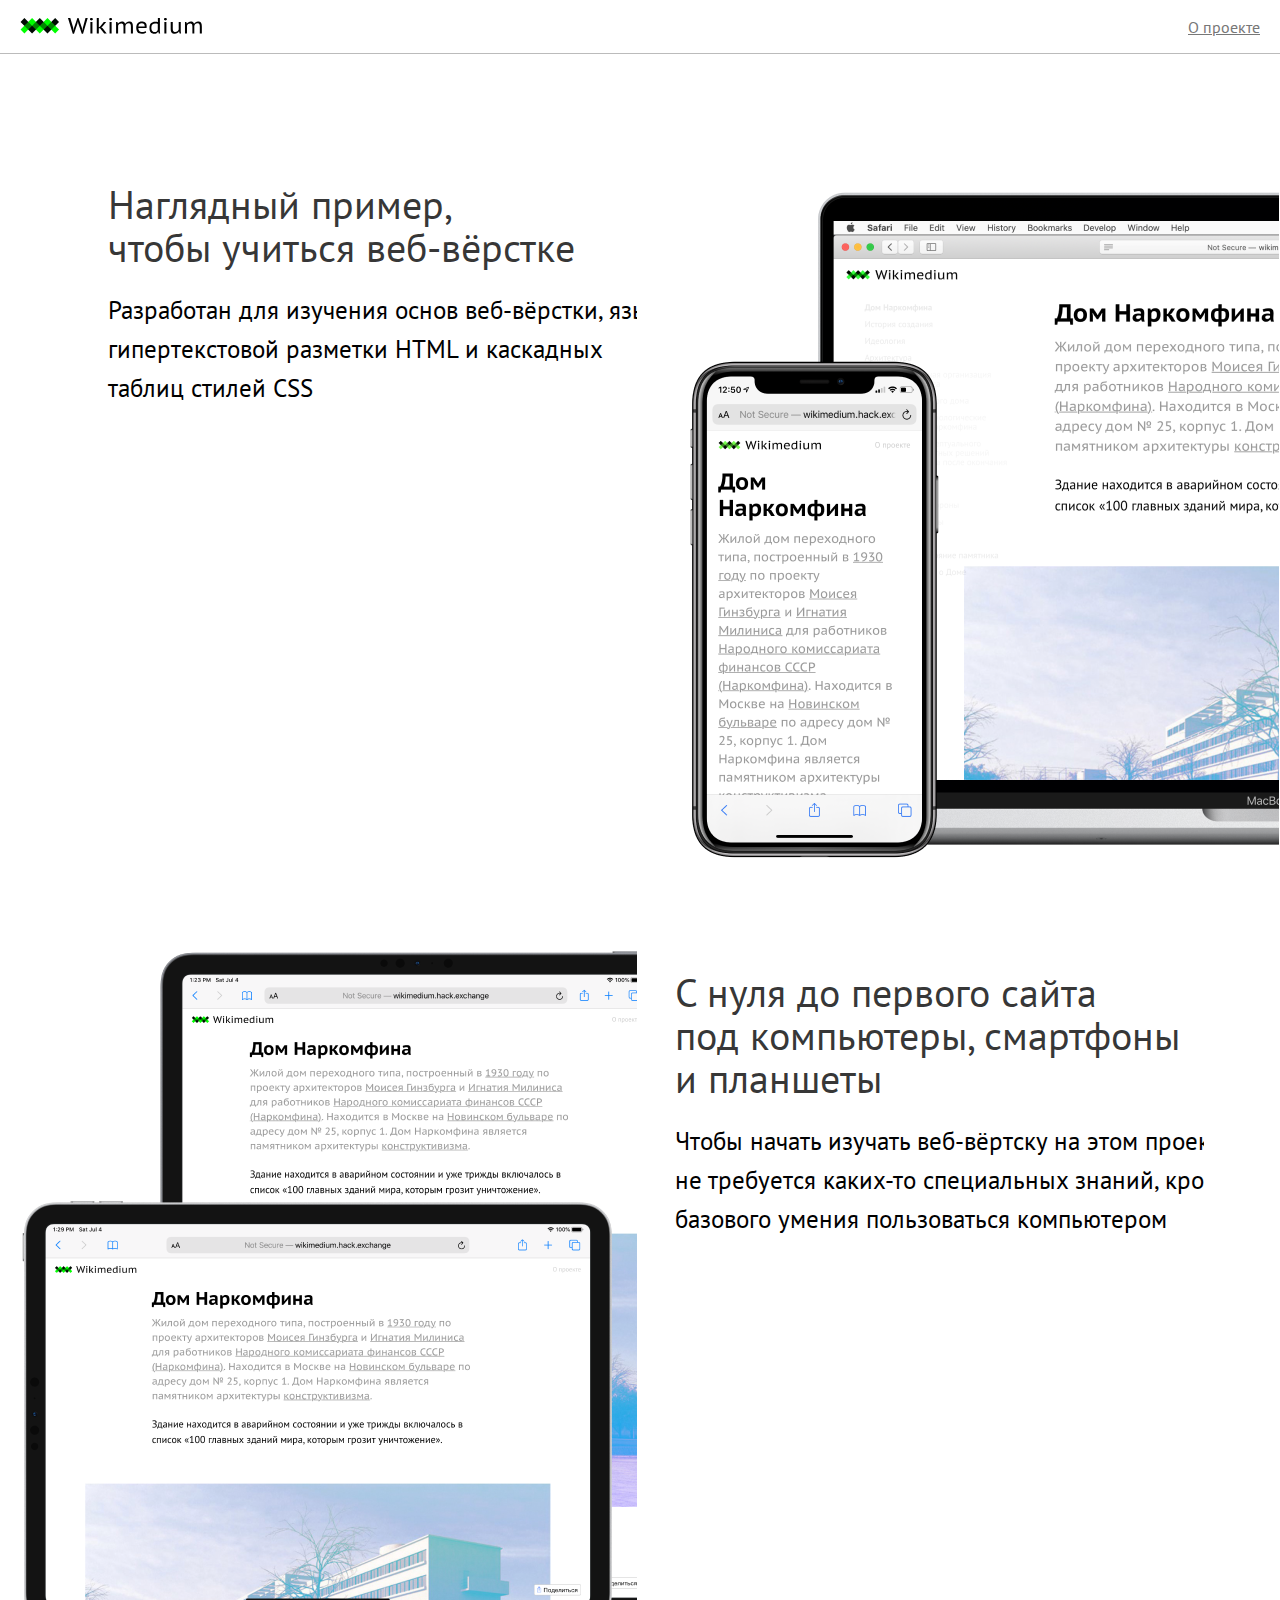
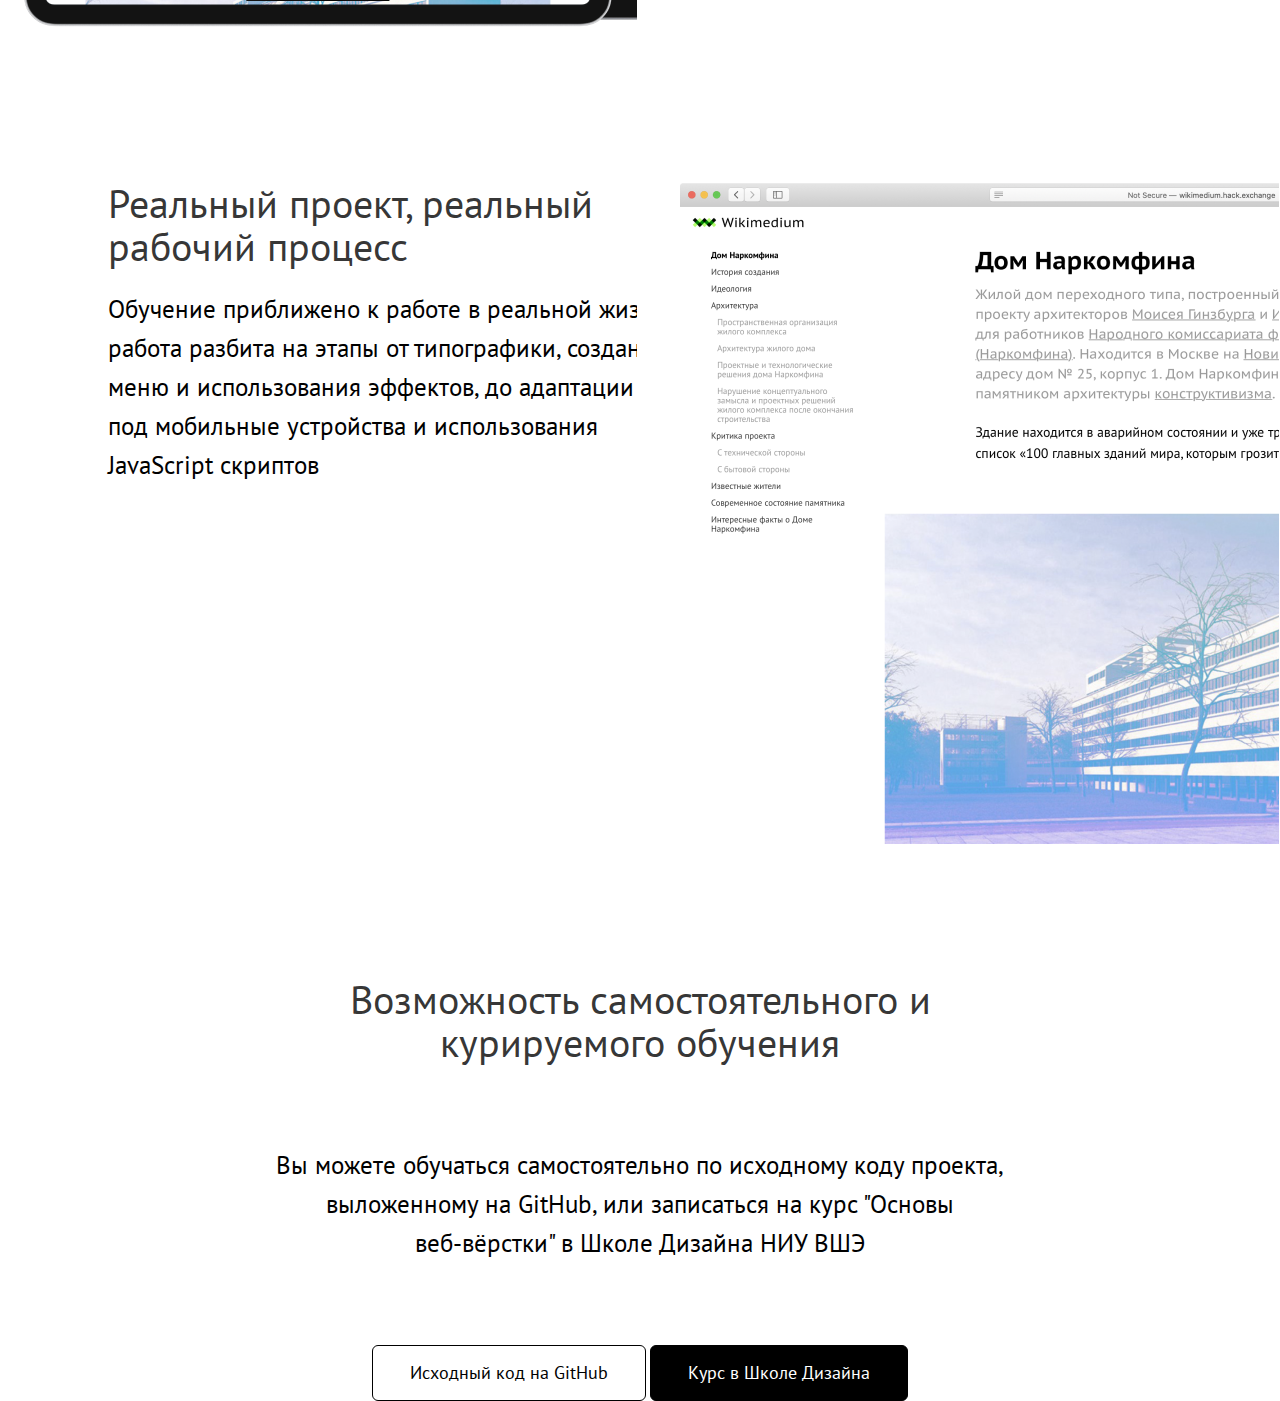
==== about.html @ 123bfc37 "наделала делов" ====
<!DOCTYPE html>
<html lang="en" dir="ltr">
  <head>
    <meta charset="utf-8">
    <title>О проекте</title>
    <link rel="stylesheet" href="css/style.css">
    <style media="screen">
      /* html {
      background: grey;
      display: block;
      height: 100%;
      }
      body {
        height: 3252px;
        widows: 1440px;
        position: relative;
        display: block;
        margin: 0 auto;
        background: white;
      }
      body::before {
        position: absolute;
        top: 0;
        left: 0;
        content: '';
        width: 100%;
        height: 100%;
        background: url(images/1440.jpg);
        opacity: .3;
      } */
    </style>
  </head>
  <body>
    <!-- шапка -->
    <div class="menubar">
      <a href="index.html"><img src="images/logo.svg" alt=""></a>
      <a href="about.html">О проекте</a>
    </div>


     <!-- блоки -->
     <section>
       <div>
         <h2>Наглядный пример, <br> чтобы учиться веб-вёрстке</h2>
         <p>Разработан для изучения основ веб-вёрстки, языка гипертекстовой разметки HTML и каскадных <br> таблиц стилей CSS</p>
       </div>
       <div>
         <img src="images/about1.png" alt="">
       </div>
     </section>

      <section>
        <div>
          <img src="images/about2.png" alt="">
        </div>
       <div>
         <h2>С нуля до первого сайта <br> под компьютеры, смартфоны <br> и планшеты</h2>
         <p>Чтобы начать изучать веб-вёртску на этом проекте, <br> не требуется каких-то специальных знаний, кроме <br> базового умения пользоваться компьютером</p>
       </div>
     </section>


      <section>
         <div>
           <h2>Реальный проект, реальный <br> рабочий процесс</h2>
           <p>Обучение приближено к работе в реальной жизни работа разбита на этапы от типографики, создания <br> меню и использования эффектов, до адаптации <br> под мобильные устройства и использования <br> JavaScript скриптов </p>
         </div>
         <div>
           <img src="images/about3.png" alt="">
         </div>
       </section>

       <section class="bottom_block">
         <h2>Возможность самостоятельного  и курируемого обучения</h2>
         <p>Вы можете обучаться самостоятельно по исходному коду проекта, <br> выложенному на GitHub, или записаться на курс "Основы <br> веб-вёрстки" в Школе Дизайна НИУ ВШЭ </p>
         <a href="#">Исходный код на GitHub</a>
         <a  class="btn"href="#">Курс в Школе Дизайна</a>
       </section>

  </body>
</html>
---- css/style.css ----
@import 'reset.css';
@import url('https://fonts.googleapis.com/css?family=PT+Sans+Caption:400,700|PT+Sans:400,400i,700,700i&amp;subset=cyrillic');
@import 'layout.css';
@import 'sidebar.css';
@import 'content.css';
@import 'menubar.css';
@import 'about.css';
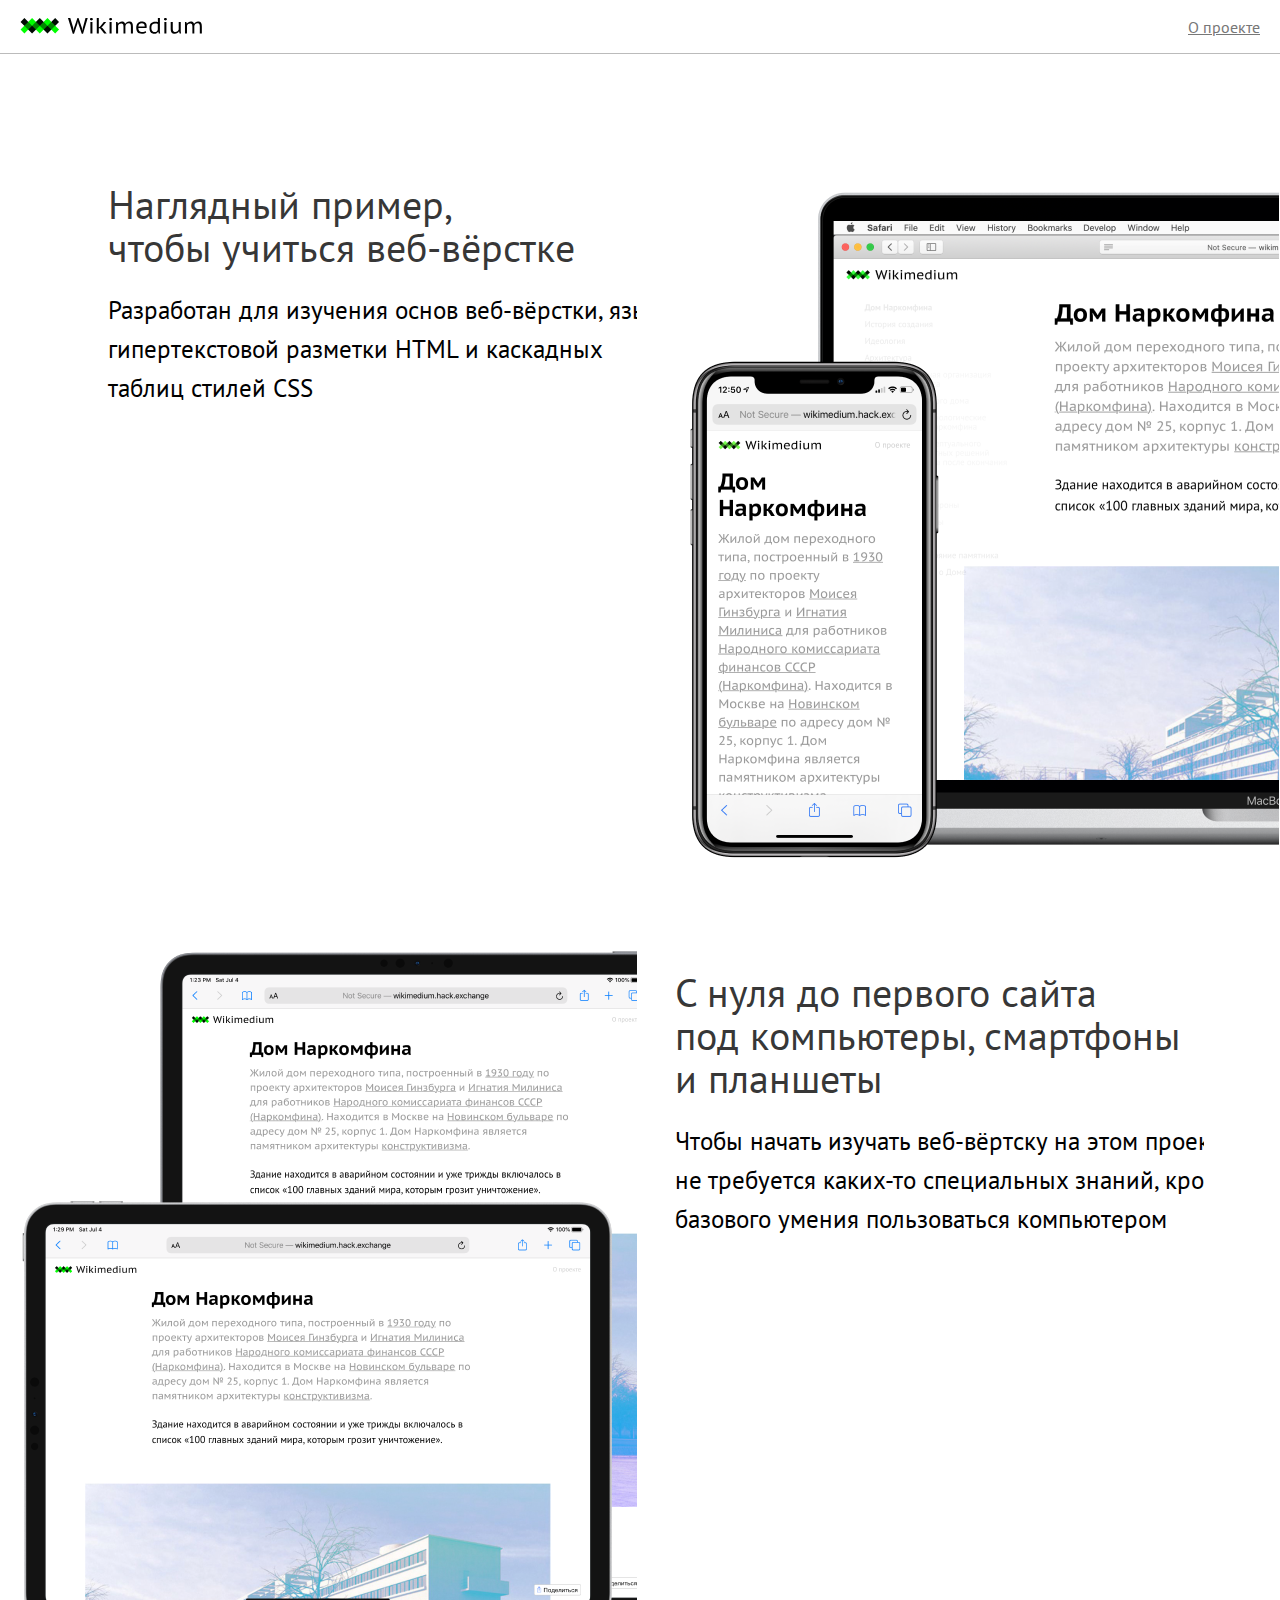
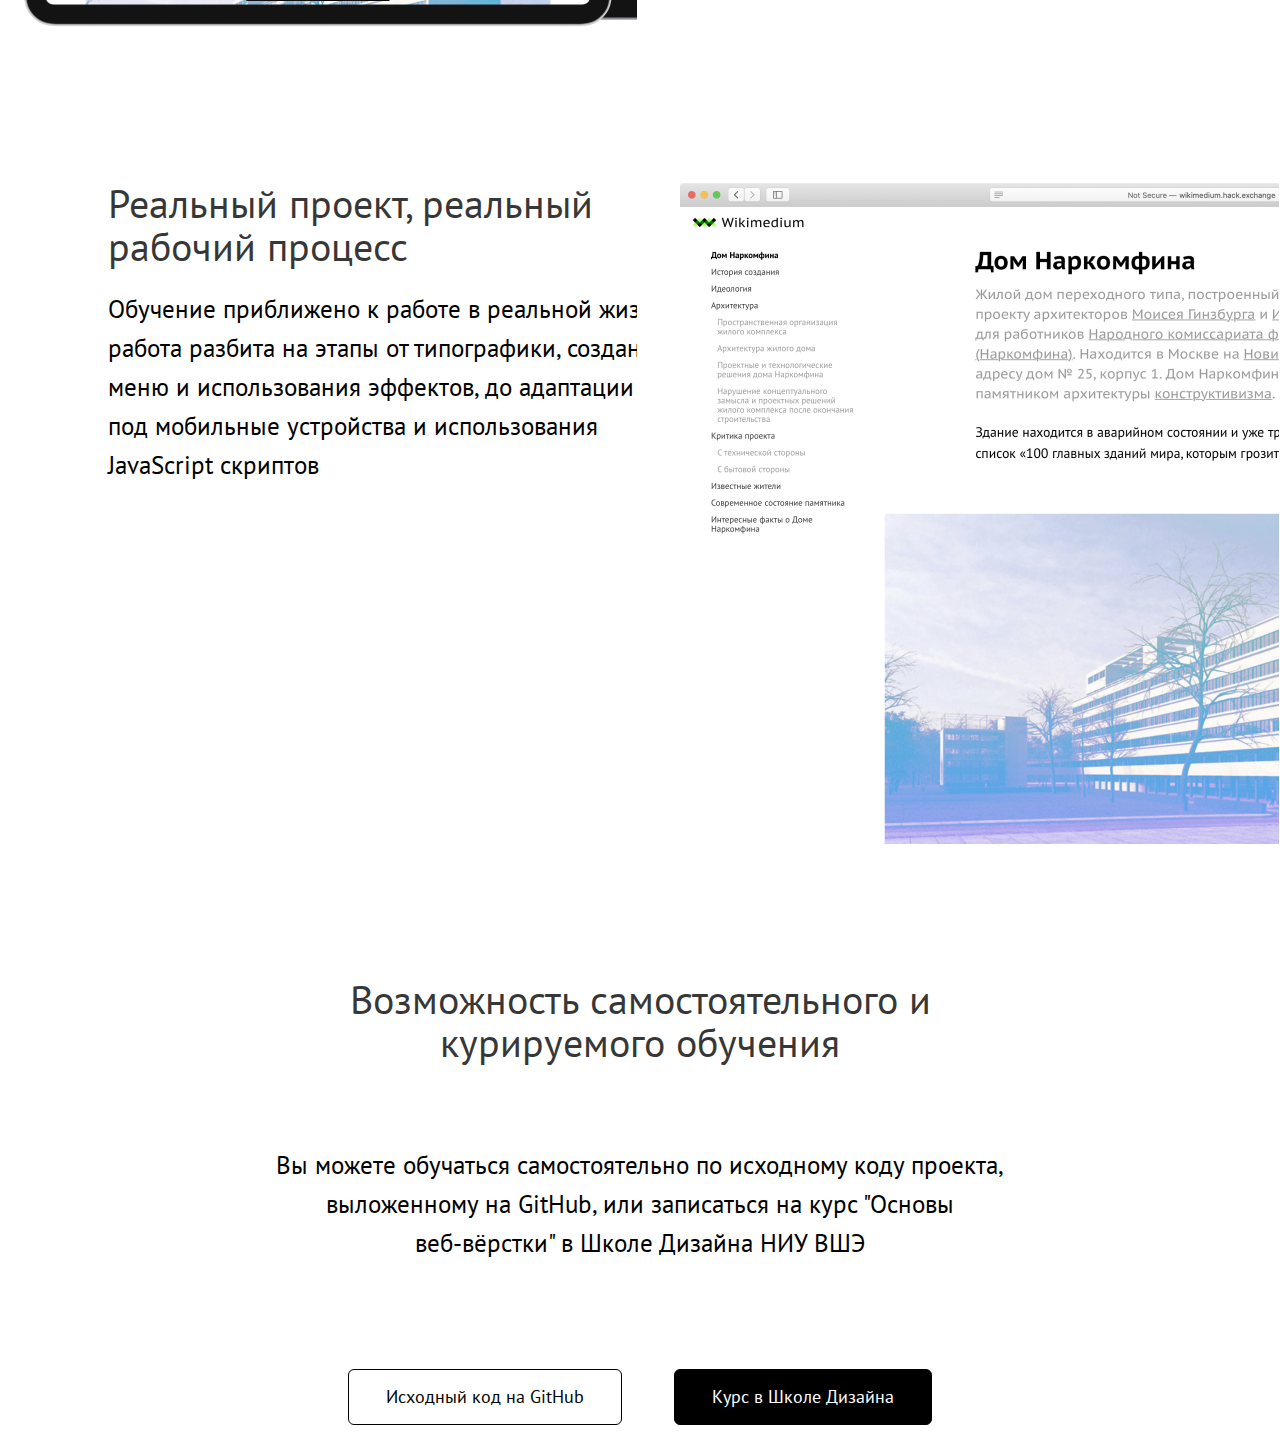
==== commit 6cfb88dd: "наделала красоты" ====
--- a/about.html
+++ b/about.html
@@ -31,6 +31,8 @@
     </style>
   </head>
   <body>
+
+    <main>
     <!-- шапка -->
     <div class="menubar">
       <a href="index.html"><img src="images/logo.svg" alt=""></a>
@@ -73,9 +75,11 @@
        <section class="bottom_block">
          <h2>Возможность самостоятельного  и курируемого обучения</h2>
          <p>Вы можете обучаться самостоятельно по исходному коду проекта, <br> выложенному на GitHub, или записаться на курс "Основы <br> веб-вёрстки" в Школе Дизайна НИУ ВШЭ </p>
-         <a href="#">Исходный код на GitHub</a>
-         <a  class="btn"href="#">Курс в Школе Дизайна</a>
+         <a href="https://github.com/RoniNePoni/narkomfin_wiki">Исходный код на GitHub</a>
+         <a  class="btn"href="https://design.hse.ru">Курс в Школе Дизайна</a>
        </section>
+
+     </main>
 
   </body>
 </html>
--- a/css/style.css
+++ b/css/style.css
@@ -5,3 +5,5 @@
 @import 'content.css';
 @import 'menubar.css';
 @import 'about.css';
+@import 'index.css';
+@import 'responsive.css';
